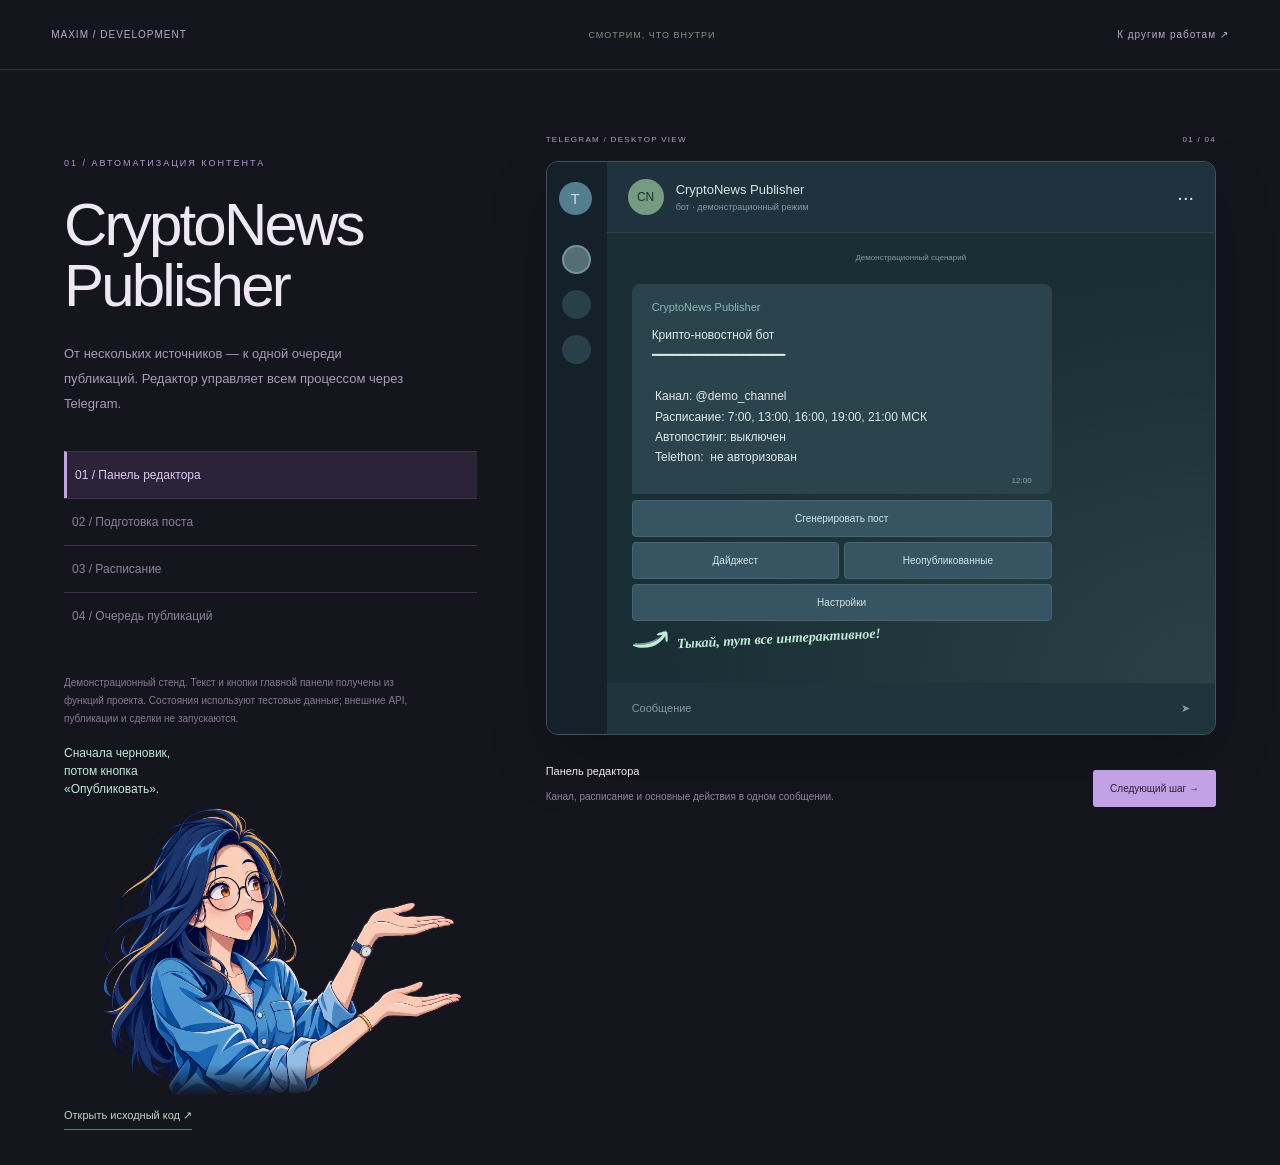
==== demo.html @ 7ae3a108 "Fix demo hint placement and cached styling" ====
<!doctype html><html lang="ru"><head><meta charset="utf-8"><meta name="viewport" content="width=device-width,initial-scale=1"><title>Демонстрация Telegram-продукта</title><link rel="stylesheet" href="demo.css"><link rel="stylesheet" href="demo-personality.css?v=2"></head><body><header><a href="index.html">MAXIM / DEVELOPMENT</a><span>СМОТРИМ, ЧТО ВНУТРИ</span><a href="index.html#work">К другим работам ↗</a></header><main><section class="story"><div class="eyebrow" id="number"></div><h1 id="title"></h1><p id="description"></p><div class="chapters" id="chapters"></div><div class="note">Демонстрационный стенд. Текст и кнопки главной панели получены из функций проекта. Состояния используют тестовые данные; внешние API, публикации и сделки не запускаются.</div><div class="demo-guide"><span id="guide-copy">Попробуй меню справа.</span><img src="assets/demo-presenter.png" alt="" width="1448" height="1086"></div><a id="source" class="source">Открыть исходный код ↗</a></section><section class="stage"><div class="stage-caption"><span>TELEGRAM / DESKTOP VIEW</span><span id="counter"></span></div><div class="telegram"><div class="tg-sidebar"><div class="tg-logo">T</div><div class="side-dot selected"></div><div class="side-dot"></div><div class="side-dot"></div></div><div class="tg-chat"><div class="tg-header"><div id="avatar" class="avatar"></div><div><div id="chat-title"></div><small>бот · демонстрационный режим</small></div><span class="more">···</span></div><div class="chat-area"><span class="date">Демонстрационный сценарий</span><div class="bubble"><div class="sender" id="sender"></div><div id="message" class="message"></div><div class="time">12:00</div></div><div class="keyboard" id="keyboard"></div>
<div class="interaction-hint">
  <span>Тыкай, тут все интерактивное!</span>
  <svg width="38" height="19" viewBox="0 0 88 44" aria-hidden="true" focusable="false">
    <path fill="currentColor" d="M3 7C19 0 46 1 62 14c7 5 12 11 15 16l1-12 3-2 2 4-1 18-3 3-18-4-4-4 3-2 11 2C58 15 33 8 8 11L2 10z"/>
    <path fill="currentColor" opacity=".55" d="M5 12c23-5 44 1 56 13l3 4C48 16 27 12 9 14zm65 26 10 4-3 1-10-4z"/>
  </svg>
</div><div id="feedback" aria-live="polite"></div></div><div class="composer">Сообщение <span>➤</span></div></div></div><div class="stage-bottom"><div><span id="step-label"></span><p id="step-description"></p></div><button id="next">Следующий шаг →</button></div></section></main><script src="demo.js"></script></body></html>
---- demo.css ----
*{box-sizing:border-box}body{margin:0;background:#edf0e9;color:#28382e;font:14px Arial,sans-serif}a{color:inherit;text-decoration:none}header{display:flex;justify-content:space-between;align-items:center;padding:29px 4%;border-bottom:1px solid #cad2c4;font-size:10px;letter-spacing:1px}header>span{font-size:9px;color:#889380}main{display:grid;grid-template-columns:.8fr 1.3fr;gap:6%;padding:65px 5% 35px;max-width:1700px;margin:auto}.story{padding-top:23px}.eyebrow{font-size:9px;letter-spacing:2px;color:#708269}h1{font-size:60px;line-height:1.02;letter-spacing:-2.8px;font-weight:400;margin:26px 0}.story>p{line-height:1.9;color:#6c7a65;max-width:350px;font-size:13px}.chapters{margin:35px 0}.chapter{display:block;border:0;border-top:1px solid #cbd4c4;text-align:left;background:transparent;color:#8b9683;width:100%;padding:16px 8px;font-size:12px;cursor:pointer}.chapter span{margin-right:20px;font-size:10px}.chapter.active{color:#2a402d;background:#e2e9da;border-left:3px solid #638554}.note{font-size:10px;line-height:1.8;color:#87907e;max-width:360px}.source{display:inline-block;margin-top:23px;font-size:11px;border-bottom:1px solid #a2b394;padding-bottom:7px}.stage-caption{display:flex;justify-content:space-between;font-size:8px;letter-spacing:1.3px;color:#7e8c74;margin-bottom:17px}.telegram{display:flex;background:#172731;border:1px solid #415359;border-radius:12px;overflow:hidden;box-shadow:0 35px 65px #33402b20;min-height:570px}.tg-sidebar{background:#14212a;width:60px;flex-shrink:0;text-align:center;padding:20px 12px}.tg-logo{width:33px;height:33px;border-radius:50%;background:#527e8e;color:#c2dfe5;display:grid;place-items:center;font-size:15px;margin-bottom:30px}.side-dot{width:29px;height:29px;background:#29404a;border-radius:50%;margin:16px auto}.side-dot.selected{border:2px solid #73949b;background:#536e75}.tg-chat{flex:1;min-width:0}.tg-header{background:#20323d;padding:17px 21px;display:flex;align-items:center;gap:12px;color:#d5e5e7;font-size:13px;border-bottom:1px solid #30434b}.avatar{background:#759b83;color:#17342c;width:36px;height:36px;border-radius:50%;display:grid;place-items:center;font-size:12px}.tg-header small{font-size:9px;color:#819da4;display:block;margin-top:5px}.more{margin-left:auto;font-size:20px}.chat-area{padding:20px 25px;min-height:441px;background:radial-gradient(ellipse at 100% 100%,#2a4245,transparent 65%),#1a2e35}.date{display:block;text-align:center;color:#849da0;font-size:8px;margin-bottom:22px}.bubble{background:#2a434d;padding:17px 20px 9px;max-width:420px;border-radius:8px 8px 8px 0;color:#deeaeb}.sender{color:#8db7b7;font-size:11px;margin-bottom:12px}.message{font-size:12px;line-height:1.7;white-space:pre-wrap;overflow-wrap:anywhere}.time{text-align:right;color:#8aa3aa;font-size:8px;margin-top:8px}.keyboard{max-width:420px;display:grid;gap:5px;margin-top:6px}.key-row{display:flex;gap:5px}.key-row button{flex:1;min-width:0;background:#365461;color:#d2e6e9;font:10px Arial;padding:12px 7px;border:1px solid #476674;border-radius:4px;cursor:pointer}.key-row button:hover{background:#496c78}.composer{background:#20343d;color:#7f9da6;font-size:11px;padding:19px 25px;display:flex;justify-content:space-between}.composer span{color:#7da0ac}#feedback{color:#9bb8b5;font-size:10px;line-height:1.6;margin-top:14px}.stage-bottom{display:flex;justify-content:space-between;gap:20px;align-items:center;margin-top:27px}.stage-bottom span{font-size:11px}.stage-bottom p{font-size:10px;color:#7c8b72;line-height:1.7;max-width:360px}.stage-bottom button{padding:13px 17px;background:#304732;color:#e9f0e2;border:0;border-radius:3px;font-size:10px;white-space:nowrap;cursor:pointer}:focus-visible{outline:2px solid #8ba478;outline-offset:4px}@media(max-width:850px){main{grid-template-columns:1fr;padding:35px 6%}.story{padding:0}h1{font-size:48px}.chapters{display:flex;gap:5px;flex-wrap:wrap}.chapter{width:auto;font-size:10px;padding:13px 8px}.chapter span{margin-right:7px}.note{max-width:100%}.source{margin-bottom:35px}.telegram{min-height:540px}.tg-sidebar{display:none}.chat-area{padding:20px 15px}.stage-bottom{align-items:flex-start}header>span{display:none}}
---- demo-personality.css ----
:root{color-scheme:dark}body{background:#15151e;color:#ede8f4}header{border-color:#393042;color:#b8aac9}.eyebrow{color:#b695d6}.story>p{color:#a99bb8}.chapter{border-color:#403548;color:#8e809c}.chapter.active{background:#2b2438;border-left-color:#c4a1ec;color:#dec9f4}.note{color:#877993}.source{color:#b4dbc7;border-color:#5a7e69}.stage-caption{color:#b0a2bc}.stage-bottom p{color:#93839f}.stage-bottom button{background:#c2a1e6;color:#282030}.telegram{box-shadow:0 25px 60px #0003}
 .demo-guide {
  display: flex;
  flex-direction: column;
  align-items: flex-start;
  gap: 8px;
  margin-top: 16px;
}
.demo-guide img {
  display: block;
  width: min(94%, 440px);
  align-self: flex-end;
  height: auto;
  flex: none;
  mask-image: linear-gradient(#000 89%, transparent);
}
.demo-guide span {
  max-width: 20ch;
  color: #bfdbc9;
  font-size: 12px;
  line-height: 1.5;
}
.story > .source { margin-top: 12px; }
@media (max-width: 850px) {
  .demo-guide { gap: 8px; }
  .demo-guide img { width: min(85%, 300px); }
  .story > .source { margin-bottom: 20px; }
}

body[data-demo="crypto"] { --hint-color: #bdebd6; }
body[data-demo="arbitrage"] { --hint-color: #d6b7fb; }
.demo-guide span { color: var(--hint-color, #bfdbc9); }
.interaction-hint {
  display: flex;
  align-items: center;
  justify-content: flex-start;
  gap: 7px;
  max-width: 420px;
  margin: 9px 0 0;
  color: var(--hint-color, #bdebd6);
  pointer-events: none;
}
.interaction-hint span {
  font: italic 700 clamp(12px, 1.2vw, 14px)/1.2 Georgia, serif;
  transform: rotate(-3deg);
}
.interaction-hint svg {
  width: 38px;
  height: 19px;
  order: -1;
  transform: scaleY(-1);
  flex: none;
}
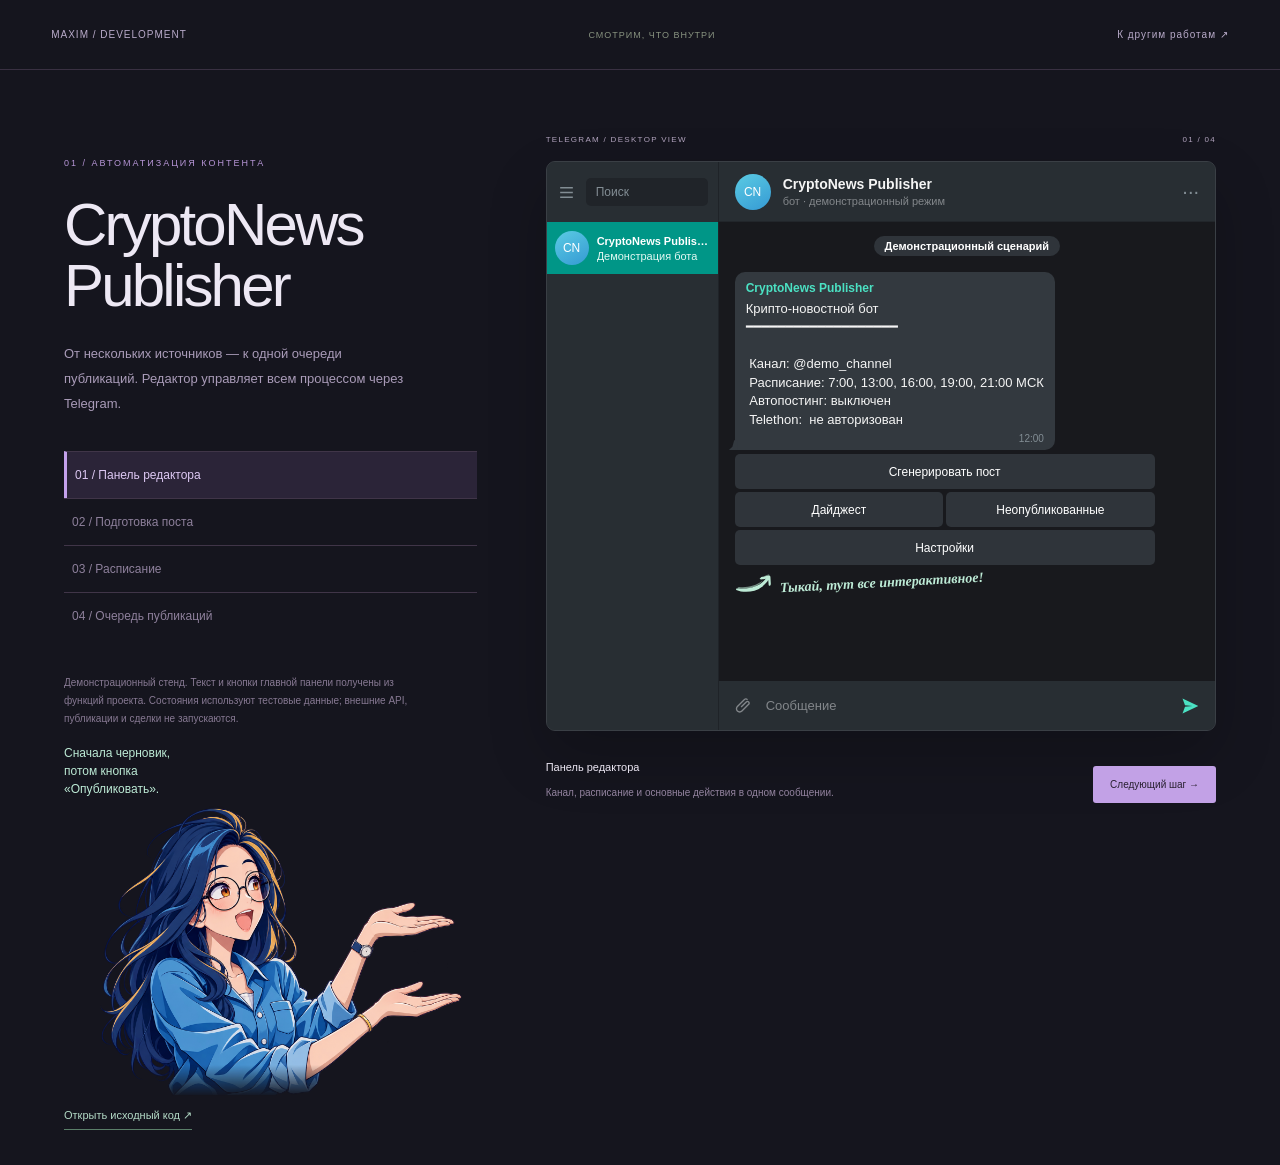
==== commit 306a5d3b: "Match the Telegram Desktop Night palette" ====
--- a/demo.html
+++ b/demo.html
@@ -1,8 +1,21 @@
-<!doctype html><html lang="ru"><head><meta charset="utf-8"><meta name="viewport" content="width=device-width,initial-scale=1"><title>Демонстрация Telegram-продукта</title><link rel="stylesheet" href="demo.css"><link rel="stylesheet" href="demo-personality.css?v=2"></head><body><header><a href="index.html">MAXIM / DEVELOPMENT</a><span>СМОТРИМ, ЧТО ВНУТРИ</span><a href="index.html#work">К другим работам ↗</a></header><main><section class="story"><div class="eyebrow" id="number"></div><h1 id="title"></h1><p id="description"></p><div class="chapters" id="chapters"></div><div class="note">Демонстрационный стенд. Текст и кнопки главной панели получены из функций проекта. Состояния используют тестовые данные; внешние API, публикации и сделки не запускаются.</div><div class="demo-guide"><span id="guide-copy">Попробуй меню справа.</span><img src="assets/demo-presenter.png" alt="" width="1448" height="1086"></div><a id="source" class="source">Открыть исходный код ↗</a></section><section class="stage"><div class="stage-caption"><span>TELEGRAM / DESKTOP VIEW</span><span id="counter"></span></div><div class="telegram"><div class="tg-sidebar"><div class="tg-logo">T</div><div class="side-dot selected"></div><div class="side-dot"></div><div class="side-dot"></div></div><div class="tg-chat"><div class="tg-header"><div id="avatar" class="avatar"></div><div><div id="chat-title"></div><small>бот · демонстрационный режим</small></div><span class="more">···</span></div><div class="chat-area"><span class="date">Демонстрационный сценарий</span><div class="bubble"><div class="sender" id="sender"></div><div id="message" class="message"></div><div class="time">12:00</div></div><div class="keyboard" id="keyboard"></div>
+<!doctype html><html lang="ru"><head><meta charset="utf-8"><meta name="viewport" content="width=device-width,initial-scale=1"><title>Демонстрация Telegram-продукта</title><link rel="stylesheet" href="demo.css"><link rel="stylesheet" href="demo-personality.css?v=2"><link rel="stylesheet" href="demo-telegram-night.css"></head><body><header><a href="index.html">MAXIM / DEVELOPMENT</a><span>СМОТРИМ, ЧТО ВНУТРИ</span><a href="index.html#work">К другим работам ↗</a></header><main><section class="story"><div class="eyebrow" id="number"></div><h1 id="title"></h1><p id="description"></p><div class="chapters" id="chapters"></div><div class="note">Демонстрационный стенд. Текст и кнопки главной панели получены из функций проекта. Состояния используют тестовые данные; внешние API, публикации и сделки не запускаются.</div><div class="demo-guide"><span id="guide-copy">Попробуй меню справа.</span><img src="assets/demo-presenter.png" alt="" width="1448" height="1086"></div><a id="source" class="source">Открыть исходный код ↗</a></section><section class="stage"><div class="stage-caption"><span>TELEGRAM / DESKTOP VIEW</span><span id="counter"></span></div><div class="telegram"><aside class="tg-sidebar" aria-hidden="true">
+  <div class="tg-search-row">
+    <svg viewBox="0 0 24 24" width="19" height="19" fill="none" stroke="currentColor" stroke-width="2"><path d="M4 6h16M4 12h16M4 18h16"/></svg>
+    <span class="tg-search">Поиск</span>
+  </div>
+  <div class="tg-conversation">
+    <span class="avatar" id="sidebar-avatar"></span>
+    <div class="tg-conversation-copy"><strong id="sidebar-title"></strong><small>Демонстрация бота</small></div>
+  </div>
+</aside><div class="tg-chat"><div class="tg-header"><div id="avatar" class="avatar"></div><div><div id="chat-title"></div><small>бот · демонстрационный режим</small></div><span class="more">···</span></div><div class="chat-area"><span class="date">Демонстрационный сценарий</span><div class="bubble"><div class="sender" id="sender"></div><div id="message" class="message"></div><div class="time">12:00</div></div><div class="keyboard" id="keyboard"></div>
 <div class="interaction-hint">
   <span>Тыкай, тут все интерактивное!</span>
   <svg width="38" height="19" viewBox="0 0 88 44" aria-hidden="true" focusable="false">
     <path fill="currentColor" d="M3 7C19 0 46 1 62 14c7 5 12 11 15 16l1-12 3-2 2 4-1 18-3 3-18-4-4-4 3-2 11 2C58 15 33 8 8 11L2 10z"/>
     <path fill="currentColor" opacity=".55" d="M5 12c23-5 44 1 56 13l3 4C48 16 27 12 9 14zm65 26 10 4-3 1-10-4z"/>
   </svg>
-</div><div id="feedback" aria-live="polite"></div></div><div class="composer">Сообщение <span>➤</span></div></div></div><div class="stage-bottom"><div><span id="step-label"></span><p id="step-description"></p></div><button id="next">Следующий шаг →</button></div></section></main><script src="demo.js"></script></body></html>
+</div><div id="feedback" aria-live="polite"></div></div><div class="composer" aria-hidden="true">
+  <svg viewBox="0 0 24 24" width="19" height="19" fill="none" stroke="currentColor" stroke-width="1.7"><path d="m9 14 6.5-6.5a2.1 2.1 0 0 1 3 3L10 19a4 4 0 0 1-5.7-5.7l8.6-8.6a3 3 0 0 1 4.2 0"/></svg>
+  <span class="tg-placeholder">Сообщение</span>
+  <svg viewBox="0 0 24 24" width="20" height="20" fill="currentColor"><path d="m3 3 19 9-19 9 3-8 9-1-9-1z"/></svg>
+</div></div></div><div class="stage-bottom"><div><span id="step-label"></span><p id="step-description"></p></div><button id="next">Следующий шаг →</button></div></section></main><script src="demo.js?v=3"></script></body></html>
--- a/demo-telegram-night.css
+++ b/demo-telegram-night.css
@@ -0,0 +1,141 @@
+/* Palette and solid wallpaper color from Telegram Desktop's built-in Night theme.
+   https://github.com/telegramdesktop/tdesktop/blob/dev/Telegram/Resources/night-green.tdesktop-theme */
+.telegram {
+  --tg-window: #282e33;
+  --tg-wallpaper: #18191d;
+  --tg-text: #f5f5f5;
+  --tg-muted: #82868a;
+  --tg-accent: #4be1c3;
+  --tg-message: #33393f;
+  --tg-time: #828d94;
+  --tg-active-chat: #009687;
+  --tg-service: #363c43c8;
+  background: var(--tg-window);
+  border: 1px solid #3a3f45;
+  border-radius: 9px;
+  color: var(--tg-text);
+  font-family: "Segoe UI", Arial, sans-serif;
+}
+.tg-sidebar {
+  width: 172px;
+  background: var(--tg-window);
+  border-right: 1px solid #1f2328;
+  padding: 0;
+  text-align: left;
+}
+.tg-search-row {
+  display: flex;
+  align-items: center;
+  gap: 10px;
+  height: 60px;
+  padding: 0 10px;
+  color: var(--tg-time);
+}
+.tg-search {
+  flex: 1;
+  padding: 7px 10px;
+  background: #202429;
+  border-radius: 5px;
+  font-size: 12px;
+}
+.tg-conversation {
+  display: flex;
+  align-items: center;
+  gap: 8px;
+  padding: 9px 8px;
+  background: var(--tg-active-chat);
+  color: #fff;
+}
+.tg-conversation .avatar {
+  width: 34px;
+  height: 34px;
+}
+.tg-conversation-copy { min-width: 0; }
+.tg-conversation-copy strong,
+.tg-conversation-copy small {
+  display: block;
+  overflow: hidden;
+  text-overflow: ellipsis;
+  white-space: nowrap;
+  font-size: 11px;
+}
+.tg-conversation-copy small { margin-top: 3px; color: #e2f9f3; }
+.tg-chat { display: flex; flex-direction: column; }
+.tg-header {
+  min-height: 60px;
+  padding: 10px 16px;
+  background: var(--tg-window);
+  color: var(--tg-text);
+  border-bottom: 1px solid #22262b;
+}
+#chat-title { font-size: 14px; font-weight: 600; }
+.tg-header small { margin-top: 3px; color: var(--tg-muted); font-size: 11px; }
+.avatar { flex: none; color: #fff; background: linear-gradient(150deg, #5bcbe3, #359ad4); }
+.more { color: var(--tg-time); }
+.chat-area {
+  flex: 1;
+  min-height: 441px;
+  padding: 14px 16px 18px;
+  background: var(--tg-wallpaper);
+}
+.date {
+  display: table;
+  margin: 0 auto 16px;
+  padding: 4px 11px;
+  border-radius: 20px;
+  background: var(--tg-service);
+  color: #fff;
+  font-size: 11px;
+  font-weight: 600;
+}
+.bubble {
+  position: relative;
+  width: fit-content;
+  max-width: min(420px, 100%);
+  padding: 9px 11px 6px;
+  border-radius: 10px 10px 10px 2px;
+  background: var(--tg-message);
+  color: var(--tg-text);
+}
+.bubble::before {
+  content: "";
+  position: absolute;
+  left: -6px;
+  bottom: 0;
+  width: 9px;
+  height: 10px;
+  background: var(--tg-message);
+  clip-path: polygon(62% 0, 100% 0, 100% 100%, 0 100%, 42% 65%);
+}
+.sender { color: var(--tg-accent); font-size: 12px; font-weight: 600; margin-bottom: 5px; }
+.message { font-size: 13px; line-height: 1.42; }
+.time { color: var(--tg-time); font-size: 10px; margin-top: 4px; }
+.keyboard { gap: 3px; margin-top: 4px; }
+.key-row { gap: 3px; }
+.key-row button {
+  min-height: 35px;
+  background: var(--tg-service);
+  border: 0;
+  border-radius: 5px;
+  color: #fff;
+  font: 12px "Segoe UI", Arial, sans-serif;
+  padding: 7px 5px;
+}
+.key-row button:hover { background: #464c53; }
+.composer {
+  min-height: 49px;
+  display: flex;
+  justify-content: flex-start;
+  align-items: center;
+  gap: 13px;
+  padding: 10px 15px;
+  background: var(--tg-window);
+  color: var(--tg-muted);
+  font-size: 13px;
+}
+.composer .tg-placeholder { flex: 1; color: var(--tg-muted); }
+.composer svg { flex: none; }
+.composer svg:last-child { color: var(--tg-accent); }
+@media (max-width: 1080px) {
+  .tg-sidebar { display: none; }
+}
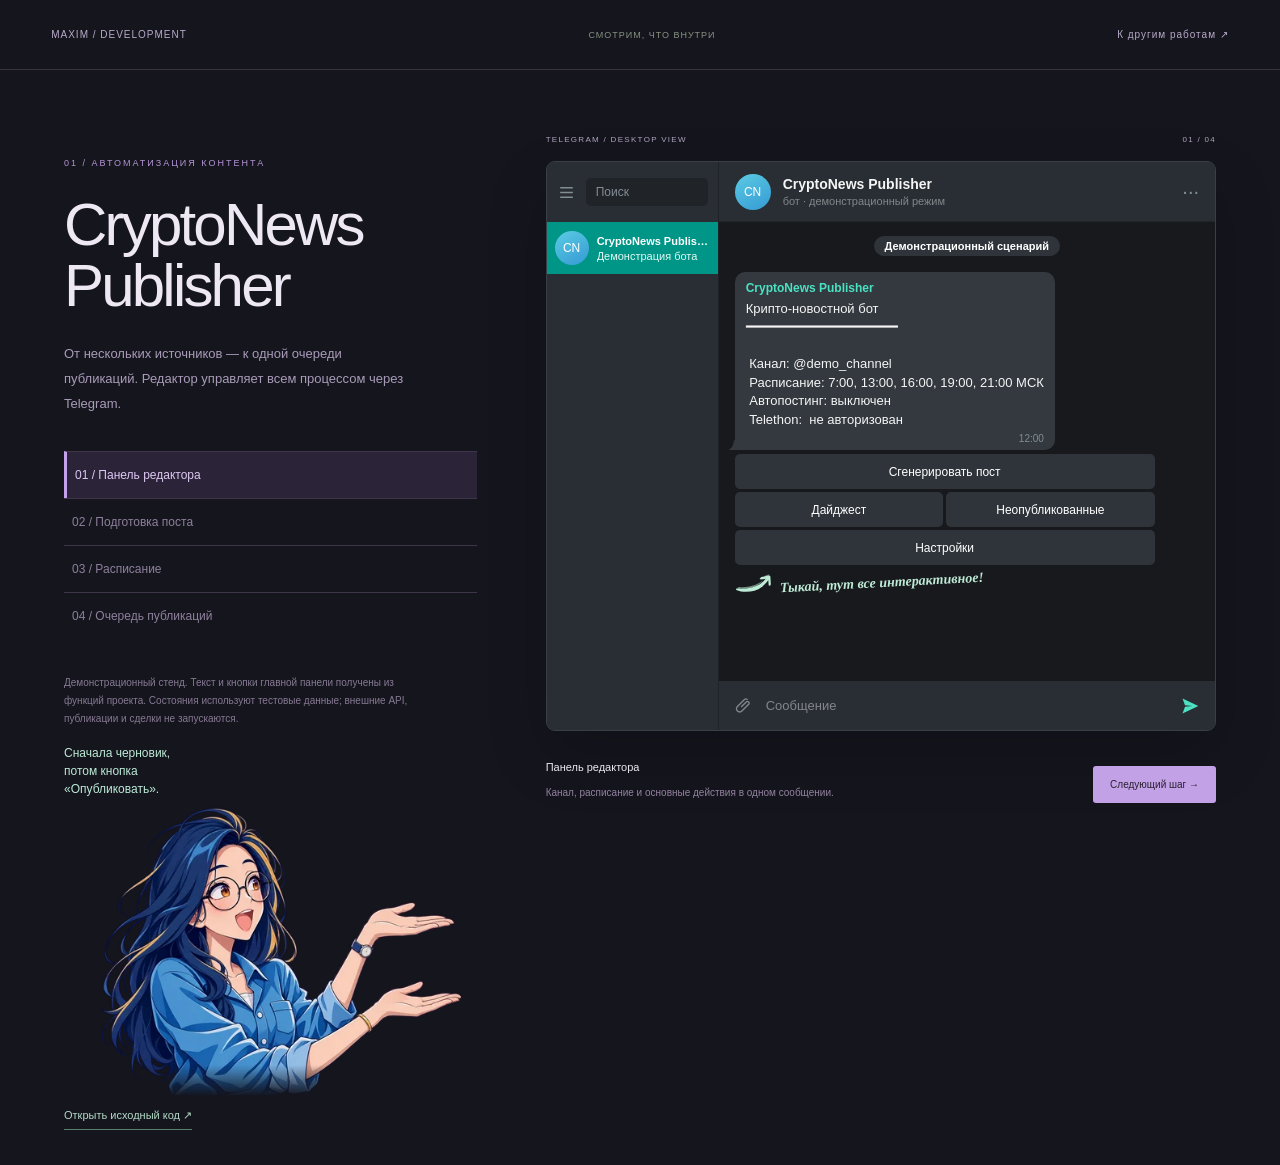
==== commit 38f76a70: "Serve lightweight responsive character illustrations" ====
--- a/demo.html
+++ b/demo.html
@@ -1,4 +1,4 @@
-<!doctype html><html lang="ru"><head><meta charset="utf-8"><meta name="viewport" content="width=device-width,initial-scale=1"><title>Демонстрация Telegram-продукта</title><link rel="stylesheet" href="demo.css"><link rel="stylesheet" href="demo-personality.css?v=2"><link rel="stylesheet" href="demo-telegram-night.css"></head><body><header><a href="index.html">MAXIM / DEVELOPMENT</a><span>СМОТРИМ, ЧТО ВНУТРИ</span><a href="index.html#work">К другим работам ↗</a></header><main><section class="story"><div class="eyebrow" id="number"></div><h1 id="title"></h1><p id="description"></p><div class="chapters" id="chapters"></div><div class="note">Демонстрационный стенд. Текст и кнопки главной панели получены из функций проекта. Состояния используют тестовые данные; внешние API, публикации и сделки не запускаются.</div><div class="demo-guide"><span id="guide-copy">Попробуй меню справа.</span><img src="assets/demo-presenter.png" alt="" width="1448" height="1086"></div><a id="source" class="source">Открыть исходный код ↗</a></section><section class="stage"><div class="stage-caption"><span>TELEGRAM / DESKTOP VIEW</span><span id="counter"></span></div><div class="telegram"><aside class="tg-sidebar" aria-hidden="true">
+<!doctype html><html lang="ru"><head><meta charset="utf-8"><meta name="viewport" content="width=device-width,initial-scale=1"><title>Демонстрация Telegram-продукта</title><link rel="stylesheet" href="demo.css"><link rel="stylesheet" href="demo-personality.css?v=2"><link rel="stylesheet" href="demo-telegram-night.css?v=2"></head><body><header><a href="index.html">MAXIM / DEVELOPMENT</a><span>СМОТРИМ, ЧТО ВНУТРИ</span><a href="index.html#work">К другим работам ↗</a></header><main><section class="story"><div class="eyebrow" id="number"></div><h1 id="title"></h1><p id="description"></p><div class="chapters" id="chapters"></div></section><aside class="demo-extras"><div class="note">Демонстрационный стенд. Текст и кнопки главной панели получены из функций проекта. Состояния используют тестовые данные; внешние API, публикации и сделки не запускаются.</div><div class="demo-guide"><span id="guide-copy">Попробуй меню справа.</span><img src="assets/demo-presenter-480.webp" alt="" width="1448" height="1086" decoding="async" srcset="assets/demo-presenter-480.webp 480w, assets/demo-presenter-880.webp 880w" sizes="(max-width: 850px) 225px, 440px" loading="lazy"></div><a id="source" class="source">Открыть исходный код ↗</a></aside><section class="stage"><div class="stage-caption"><span>TELEGRAM / DESKTOP VIEW</span><span id="counter"></span></div><div class="telegram"><aside class="tg-sidebar" aria-hidden="true">
   <div class="tg-search-row">
     <svg viewBox="0 0 24 24" width="19" height="19" fill="none" stroke="currentColor" stroke-width="2"><path d="M4 6h16M4 12h16M4 18h16"/></svg>
     <span class="tg-search">Поиск</span>
--- a/demo-telegram-night.css
+++ b/demo-telegram-night.css
@@ -139,3 +139,41 @@
 @media (max-width: 1080px) {
   .tg-sidebar { display: none; }
 }
+
+/* The chat comes before the decorative guide on phones. */
+main {
+  grid-template-areas: "intro chat" "extras chat";
+  grid-template-rows: auto 1fr;
+  column-gap: 6%;
+  row-gap: 0;
+}
+.story { grid-area: intro; min-width: 0; }
+.stage { grid-area: chat; min-width: 0; }
+.demo-extras { grid-area: extras; min-width: 0; }
+.demo-extras .source { margin-top: 12px; }
+@media (max-width: 850px) {
+  main {
+    grid-template-columns: minmax(0, 1fr);
+    grid-template-areas: "intro" "chat" "extras";
+    grid-template-rows: auto;
+    gap: 20px;
+    padding: 22px 5% 30px;
+  }
+  header { padding: 16px 5%; gap: 8px; }
+  header a { line-height: 1.4; }
+  .story h1 { font-size: clamp(32px, 9vw, 48px); margin: 12px 0; }
+  .story > p { line-height: 1.55; }
+  .chapters { display: grid; grid-template-columns: repeat(2,minmax(0,1fr)); gap: 4px; margin: 14px 0 0; }
+  .chapter { width: 100%; min-height: 44px; padding: 7px 6px; overflow-wrap: anywhere; }
+  .stage-caption { margin-bottom: 8px; }
+  .telegram { min-height: 0; }
+  .chat-area { min-height: 0; padding: 12px 10px 15px; }
+  .tg-header { min-height: 54px; padding-inline: 10px; }
+  .key-row button { min-height: 44px; font-size: 11px; overflow-wrap: anywhere; }
+  .stage-bottom { gap: 10px; margin-top: 12px; }
+  .stage-bottom button { min-height: 44px; white-space: normal; flex: 0 0 auto; max-width: 46%; }
+  .demo-extras { display: grid; gap: 8px; }
+  .demo-guide { margin-top: 0; display: grid; grid-template-columns: minmax(0, 1fr) minmax(0, 1.45fr); align-items: center; }
+  .demo-guide img { width: 100%; max-width: 225px; }
+  .demo-extras .source { justify-self: start; margin-bottom: 0; }
+}
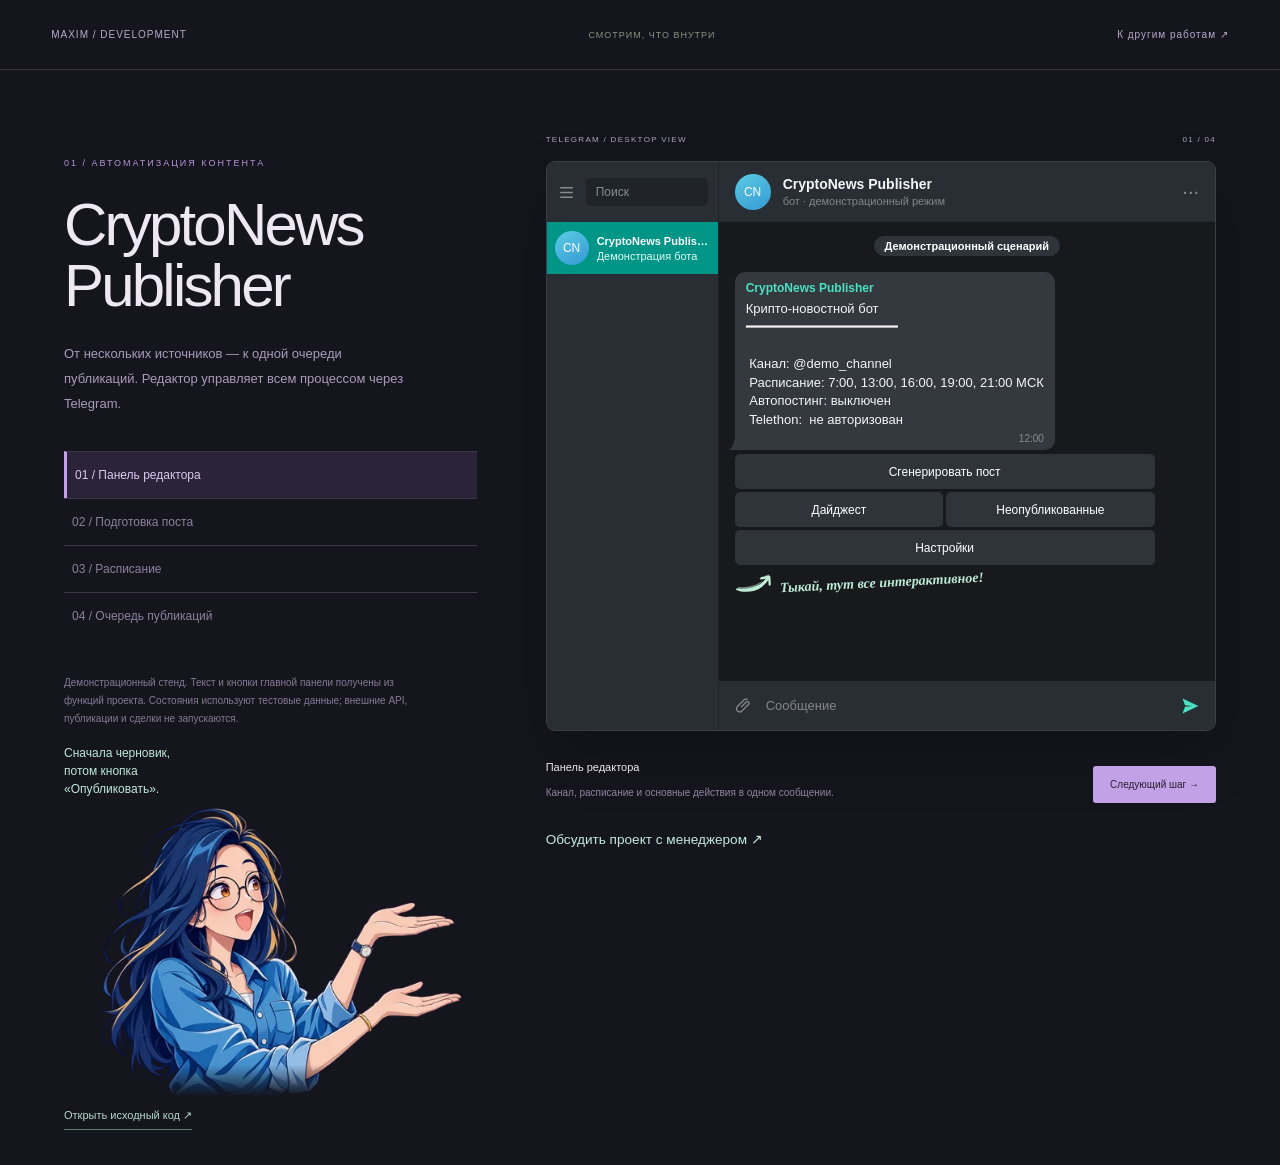
==== commit e2dfc7aa: "Give portfolio demos distinct layouts and add studio 3D tour" ====
--- a/demo.html
+++ b/demo.html
@@ -1,4 +1,4 @@
-<!doctype html><html lang="ru"><head><meta charset="utf-8"><meta name="viewport" content="width=device-width,initial-scale=1"><title>Демонстрация Telegram-продукта</title><link rel="stylesheet" href="demo.css"><link rel="stylesheet" href="demo-personality.css?v=2"><link rel="stylesheet" href="demo-telegram-night.css?v=2"></head><body><header><a href="index.html">MAXIM / DEVELOPMENT</a><span>СМОТРИМ, ЧТО ВНУТРИ</span><a href="index.html#work">К другим работам ↗</a></header><main><section class="story"><div class="eyebrow" id="number"></div><h1 id="title"></h1><p id="description"></p><div class="chapters" id="chapters"></div></section><aside class="demo-extras"><div class="note">Демонстрационный стенд. Текст и кнопки главной панели получены из функций проекта. Состояния используют тестовые данные; внешние API, публикации и сделки не запускаются.</div><div class="demo-guide"><span id="guide-copy">Попробуй меню справа.</span><img src="assets/demo-presenter-480.webp" alt="" width="1448" height="1086" decoding="async" srcset="assets/demo-presenter-480.webp 480w, assets/demo-presenter-880.webp 880w" sizes="(max-width: 850px) 225px, 440px" loading="lazy"></div><a id="source" class="source">Открыть исходный код ↗</a></aside><section class="stage"><div class="stage-caption"><span>TELEGRAM / DESKTOP VIEW</span><span id="counter"></span></div><div class="telegram"><aside class="tg-sidebar" aria-hidden="true">
+<!doctype html><html lang="ru"><head><meta charset="utf-8"><meta name="viewport" content="width=device-width,initial-scale=1"><title>Демонстрация Telegram-продукта</title><link rel="stylesheet" href="demo.css"><link rel="stylesheet" href="demo-personality.css?v=2"><link rel="stylesheet" href="demo-telegram-night.css?v=3"></head><body><header><a href="index.html">MAXIM / DEVELOPMENT</a><span>СМОТРИМ, ЧТО ВНУТРИ</span><a href="index.html#work">К другим работам ↗</a></header><main><section class="story"><div class="eyebrow" id="number"></div><h1 id="title"></h1><p id="description"></p><div class="chapters" id="chapters"></div></section><aside class="demo-extras"><div class="note">Демонстрационный стенд. Текст и кнопки главной панели получены из функций проекта. Состояния используют тестовые данные; внешние API, публикации и сделки не запускаются.</div><div class="demo-guide"><span id="guide-copy">Попробуй меню справа.</span><img src="assets/demo-presenter-480.webp" alt="" width="1448" height="1086" decoding="async" srcset="assets/demo-presenter-480.webp 480w, assets/demo-presenter-880.webp 880w" sizes="(max-width: 850px) 225px, 440px" loading="lazy"></div><a id="source" class="source">Открыть исходный код ↗</a></aside><section class="stage"><div class="stage-caption"><span>TELEGRAM / DESKTOP VIEW</span><span id="counter"></span></div><div class="telegram"><aside class="tg-sidebar" aria-hidden="true">
   <div class="tg-search-row">
     <svg viewBox="0 0 24 24" width="19" height="19" fill="none" stroke="currentColor" stroke-width="2"><path d="M4 6h16M4 12h16M4 18h16"/></svg>
     <span class="tg-search">Поиск</span>
@@ -18,4 +18,4 @@
   <svg viewBox="0 0 24 24" width="19" height="19" fill="none" stroke="currentColor" stroke-width="1.7"><path d="m9 14 6.5-6.5a2.1 2.1 0 0 1 3 3L10 19a4 4 0 0 1-5.7-5.7l8.6-8.6a3 3 0 0 1 4.2 0"/></svg>
   <span class="tg-placeholder">Сообщение</span>
   <svg viewBox="0 0 24 24" width="20" height="20" fill="currentColor"><path d="m3 3 19 9-19 9 3-8 9-1-9-1z"/></svg>
-</div></div></div><div class="stage-bottom"><div><span id="step-label"></span><p id="step-description"></p></div><button id="next">Следующий шаг →</button></div></section></main><script src="demo.js?v=3"></script></body></html>
+</div></div></div><div class="stage-bottom"><div><span id="step-label"></span><p id="step-description"></p></div><button id="next">Следующий шаг →</button></div><div class="demo-contact"><a href="https://t.me/minkinov">Обсудить проект с менеджером ↗</a></div></section></main><script src="demo.js?v=3"></script></body></html>
--- a/demo-telegram-night.css
+++ b/demo-telegram-night.css
@@ -177,3 +177,6 @@
   .demo-guide img { width: 100%; max-width: 225px; }
   .demo-extras .source { justify-self: start; margin-bottom: 0; }
 }
+
+.demo-contact { margin-block-start: 1.25rem; font-size: .85rem; }
+.demo-contact a { color: #c3ebdc; text-underline-offset: .25em; }
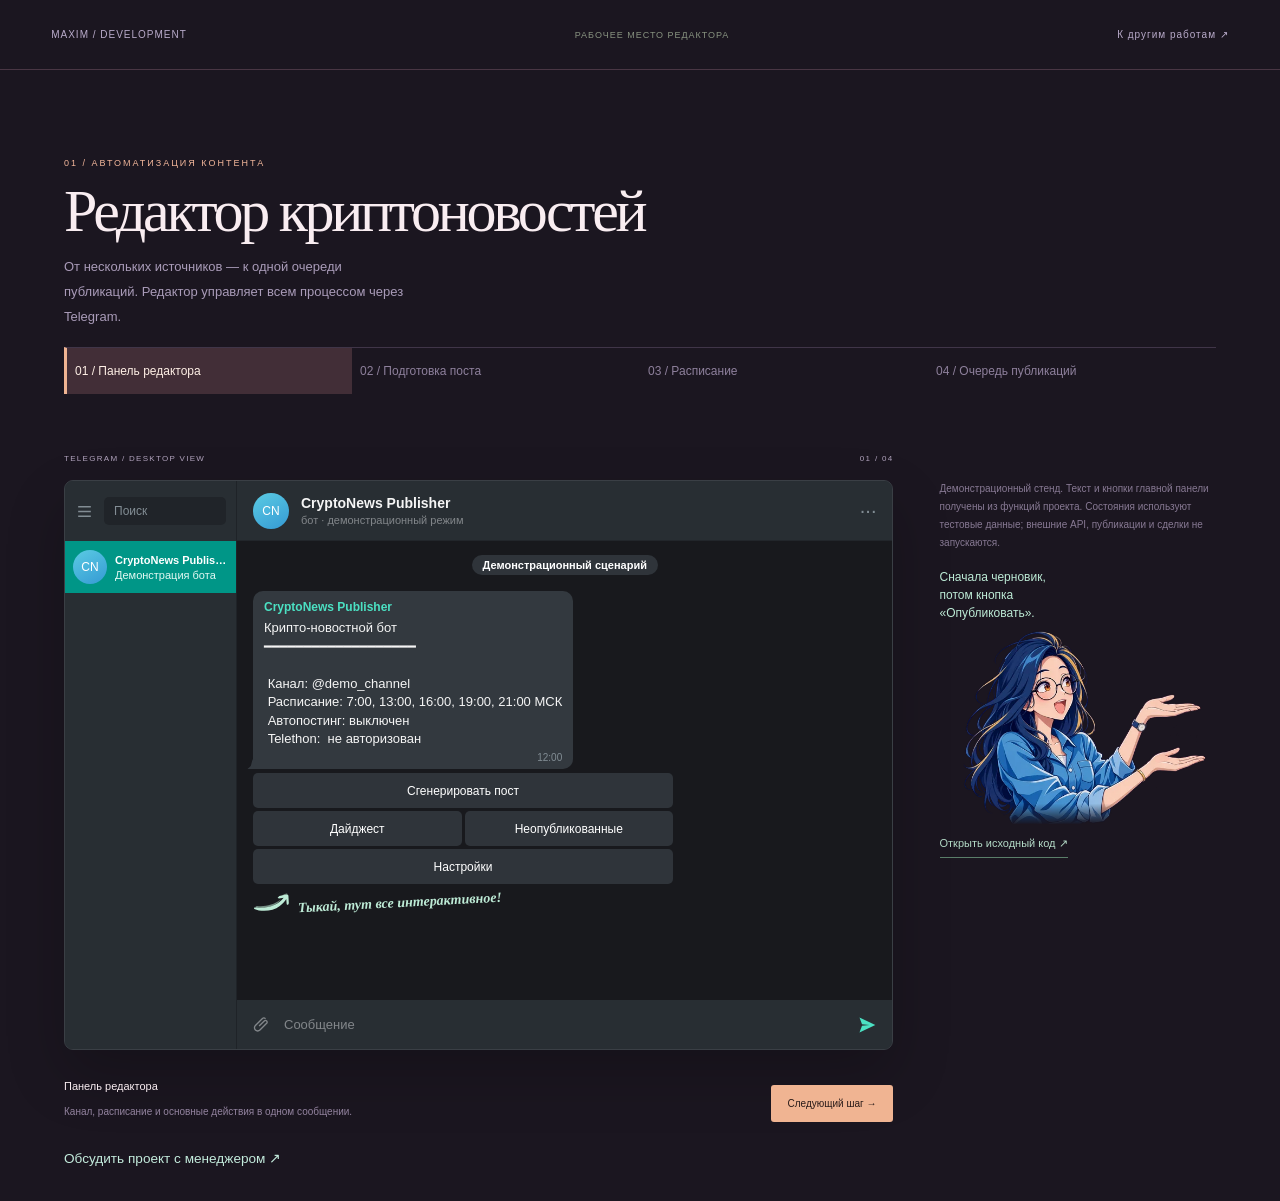
==== commit 9bd615c1: "Redesign project demos and add a first-person studio walkthrough" ====
--- a/demo.html
+++ b/demo.html
@@ -1,4 +1,4 @@
-<!doctype html><html lang="ru"><head><meta charset="utf-8"><meta name="viewport" content="width=device-width,initial-scale=1"><title>Демонстрация Telegram-продукта</title><link rel="stylesheet" href="demo.css"><link rel="stylesheet" href="demo-personality.css?v=2"><link rel="stylesheet" href="demo-telegram-night.css?v=3"></head><body><header><a href="index.html">MAXIM / DEVELOPMENT</a><span>СМОТРИМ, ЧТО ВНУТРИ</span><a href="index.html#work">К другим работам ↗</a></header><main><section class="story"><div class="eyebrow" id="number"></div><h1 id="title"></h1><p id="description"></p><div class="chapters" id="chapters"></div></section><aside class="demo-extras"><div class="note">Демонстрационный стенд. Текст и кнопки главной панели получены из функций проекта. Состояния используют тестовые данные; внешние API, публикации и сделки не запускаются.</div><div class="demo-guide"><span id="guide-copy">Попробуй меню справа.</span><img src="assets/demo-presenter-480.webp" alt="" width="1448" height="1086" decoding="async" srcset="assets/demo-presenter-480.webp 480w, assets/demo-presenter-880.webp 880w" sizes="(max-width: 850px) 225px, 440px" loading="lazy"></div><a id="source" class="source">Открыть исходный код ↗</a></aside><section class="stage"><div class="stage-caption"><span>TELEGRAM / DESKTOP VIEW</span><span id="counter"></span></div><div class="telegram"><aside class="tg-sidebar" aria-hidden="true">
+<!doctype html><html lang="ru"><head><meta charset="utf-8"><meta name="viewport" content="width=device-width,initial-scale=1"><title>Демонстрация Telegram-продукта</title><link rel="stylesheet" href="demo.css"><link rel="stylesheet" href="demo-personality.css?v=2"><link rel="stylesheet" href="demo-telegram-night.css?v=3"><link rel="stylesheet" href="demo-layouts.css"></head><body><header><a href="index.html">MAXIM / DEVELOPMENT</a><span class="editor-label">РАБОЧЕЕ МЕСТО РЕДАКТОРА</span><span class="market-label">КОНСОЛЬ МОНИТОРИНГА</span><a href="index.html#work">К другим работам ↗</a></header><main><section class="story"><div class="eyebrow" id="number"></div><h1 id="title"></h1><p id="description"></p><div class="chapters" id="chapters"></div></section><aside class="market-status" aria-label="Состояние мониторинга"><div><span>ИСТОЧНИК</span><strong>Bybit</strong></div><div><span>СЕТЬ</span><strong>Arbitrum</strong></div><div><span>ИСПОЛНЕНИЕ</span><strong>Отключено</strong></div></aside><aside class="demo-extras"><div class="note">Демонстрационный стенд. Текст и кнопки главной панели получены из функций проекта. Состояния используют тестовые данные; внешние API, публикации и сделки не запускаются.</div><div class="demo-guide"><span id="guide-copy">Попробуй меню справа.</span><img src="assets/demo-presenter-480.webp" alt="" width="1448" height="1086" decoding="async" srcset="assets/demo-presenter-480.webp 480w, assets/demo-presenter-880.webp 880w" sizes="(max-width: 850px) 225px, 440px" loading="lazy"></div><a id="source" class="source">Открыть исходный код ↗</a></aside><section class="stage"><div class="stage-caption"><span>TELEGRAM / DESKTOP VIEW</span><span id="counter"></span></div><div class="telegram"><aside class="tg-sidebar" aria-hidden="true">
   <div class="tg-search-row">
     <svg viewBox="0 0 24 24" width="19" height="19" fill="none" stroke="currentColor" stroke-width="2"><path d="M4 6h16M4 12h16M4 18h16"/></svg>
     <span class="tg-search">Поиск</span>
@@ -18,4 +18,4 @@
   <svg viewBox="0 0 24 24" width="19" height="19" fill="none" stroke="currentColor" stroke-width="1.7"><path d="m9 14 6.5-6.5a2.1 2.1 0 0 1 3 3L10 19a4 4 0 0 1-5.7-5.7l8.6-8.6a3 3 0 0 1 4.2 0"/></svg>
   <span class="tg-placeholder">Сообщение</span>
   <svg viewBox="0 0 24 24" width="20" height="20" fill="currentColor"><path d="m3 3 19 9-19 9 3-8 9-1-9-1z"/></svg>
-</div></div></div><div class="stage-bottom"><div><span id="step-label"></span><p id="step-description"></p></div><button id="next">Следующий шаг →</button></div><div class="demo-contact"><a href="https://t.me/minkinov">Обсудить проект с менеджером ↗</a></div></section></main><script src="demo.js?v=3"></script></body></html>
+</div></div></div><div class="stage-bottom"><div><span id="step-label"></span><p id="step-description"></p></div><button id="next">Следующий шаг →</button></div><div class="demo-contact"><a href="https://t.me/minkinov">Обсудить проект с менеджером ↗</a></div></section></main><script src="demo.js?v=4"></script></body></html>
--- a/demo-layouts.css
+++ b/demo-layouts.css
@@ -0,0 +1,43 @@
+.market-label, .market-status, [data-demo="arbitrage"] .editor-label { display: none; }
+[data-demo="crypto"] {
+  background: #1b1620;
+  color: #f9edf1;
+}
+[data-demo="crypto"] header { border-color: #493644; }
+[data-demo="crypto"] .story h1 { font-family: Georgia, serif; font-weight: 400; letter-spacing: -.055em; }
+[data-demo="crypto"] .eyebrow { color: #f2b69a; }
+[data-demo="crypto"] .chapter.active { background: #422e37; border-left-color: #f0b492; color: #fff0e6; }
+[data-demo="crypto"] .stage-bottom button { background: #f0b492; color: #291b19; }
+[data-demo="arbitrage"] { background: #101717; color: #e0ecea; }
+[data-demo="arbitrage"] header { background: #151e1d; border-color: #344341; color: #bdd5cd; }
+[data-demo="arbitrage"] .market-label { display: inline; }
+[data-demo="arbitrage"] .market-status { grid-area: status; display: grid; grid-template-columns: repeat(3,minmax(0,1fr)); border: 1px solid #344341; }
+.market-status > div { padding: 12px clamp(8px, 2vw, 22px); display: grid; gap: 5px; overflow-wrap: anywhere; }
+.market-status > div + div { border-left: 1px solid #344341; }
+.market-status span { font: 10px/1.4 monospace; letter-spacing: .04em; color: #a0b9b4; }
+.market-status strong { font: 600 clamp(13px,2vw,24px)/1.2 monospace; }
+[data-demo="arbitrage"] .eyebrow, [data-demo="arbitrage"] .stage-caption { color: #9ec7ba; }
+[data-demo="arbitrage"] .story h1 { font-family: Consolas, monospace; font-weight: 550; letter-spacing: -.075em; }
+[data-demo="arbitrage"] .story > p, [data-demo="arbitrage"] .note, [data-demo="arbitrage"] .stage-bottom p { color: #a5bbb6; }
+[data-demo="arbitrage"] .chapter { border-color: #344341; color: #b2c7c0; }
+[data-demo="arbitrage"] .chapter.active { background: #263b35; color: #d4f1e5; border-left-color: #a2dabb; }
+[data-demo="arbitrage"] .stage-bottom button { background: #a2dabb; color: #18261f; }
+[data-demo="arbitrage"] main { grid-template-areas: "intro" "status" "chat" "extras"; }
+@media (min-width: 851px) {
+  [data-demo="crypto"] main {
+    grid-template-columns: minmax(0,1.5fr) minmax(0,.5fr);
+    grid-template-areas: "intro intro" "chat extras";
+    row-gap: 25px;
+    column-gap: 4%;
+  }
+  [data-demo="crypto"] .story h1 { margin-block: 13px; }
+  [data-demo="crypto"] .story > p { margin-bottom: 15px; }
+  [data-demo="crypto"] .chapters { display: grid; grid-template-columns: repeat(4,minmax(0,1fr)); margin-top: 18px; }
+  [data-demo="crypto"] .demo-extras { padding-top: 26px; }
+  [data-demo="arbitrage"] main {
+    grid-template-columns: minmax(220px,.68fr) minmax(0,1.32fr);
+    grid-template-areas: "status status" "intro chat" "extras chat";
+    grid-template-rows: auto auto 1fr;
+    gap: 20px 4%;
+  }
+}
